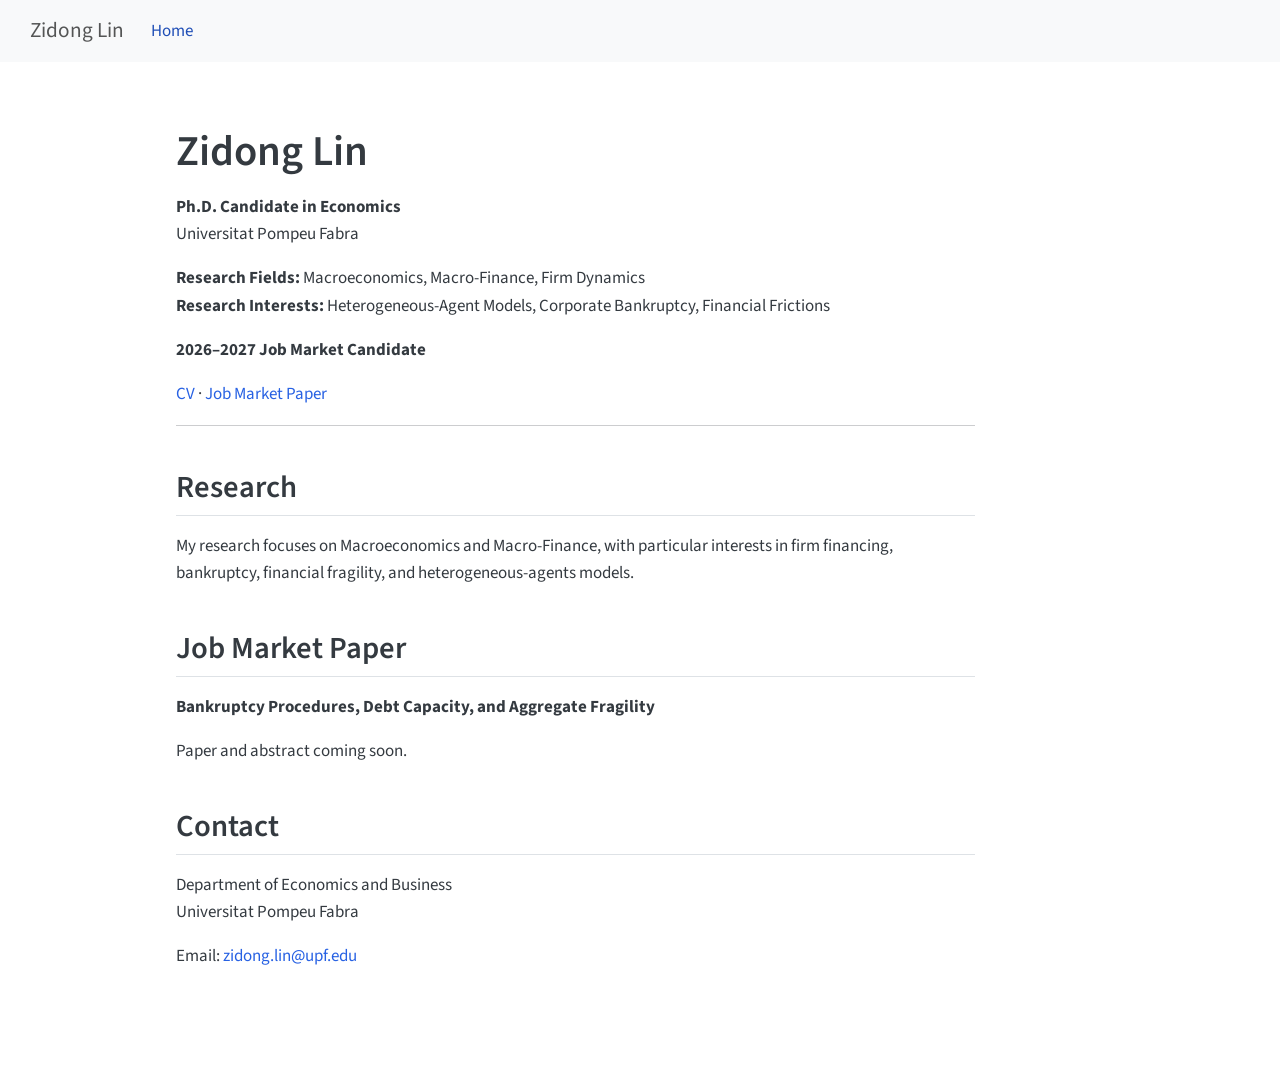
==== index.html @ 57ef6b45 "Built site for gh-pages" ====
<!DOCTYPE html>
<html xmlns="http://www.w3.org/1999/xhtml" lang="en" xml:lang="en"><head>

<meta charset="utf-8">
<meta name="generator" content="quarto-1.10.18">

<meta name="viewport" content="width=device-width, initial-scale=1.0, user-scalable=yes">


<title>Zidong Lin</title>
<style>
/* Default styles provided by pandoc.
** See https://pandoc.org/MANUAL.html#variables-for-html for config info.
*/
span.smallcaps{font-variant: small-caps;}
div.columns{display: flex; gap: 1.5em;}
div.column{flex: auto;}
@media screen {
div.columns{gap: min(4vw, 1.5em);}
div.column{overflow-x: auto;}
}
div.hanging-indent{margin-left: 1.5em; text-indent: -1.5em;}
ul.task-list{list-style: none;}
ul.task-list li input[type="checkbox"] {
  width: 0.8em;
  margin: 0 0.8em 0.2em -1em; /* quarto-specific, see https://github.com/quarto-dev/quarto-cli/issues/4556 */ 
  vertical-align: middle;
}
</style>


<script src="site_libs/quarto-nav/quarto-nav.js"></script>
<script src="site_libs/quarto-nav/headroom.min.js"></script>
<script src="site_libs/clipboard/clipboard.min.js"></script>
<script src="site_libs/quarto-html/quarto.js" type="module"></script>
<script src="site_libs/quarto-html/tabsets/tabsets.js" type="module"></script>
<script src="site_libs/quarto-html/popper.min.js"></script>
<script src="site_libs/quarto-html/tippy.umd.min.js"></script>
<script src="site_libs/quarto-html/anchor.min.js"></script>
<link href="site_libs/quarto-html/tippy.css" rel="stylesheet">
<link href="site_libs/quarto-html/quarto-syntax-highlighting-64a204ab8560d761af7679ceaba22944.css" rel="stylesheet" id="quarto-text-highlighting-styles">
<script src="site_libs/bootstrap/bootstrap.min.js"></script>
<link href="site_libs/bootstrap/bootstrap-icons.css" rel="stylesheet">
<link href="site_libs/bootstrap/bootstrap-172ba59bd5e0b52282274ba0c0cc16fc.min.css" rel="stylesheet" append-hash="true" id="quarto-bootstrap" data-mode="light">
<script id="quarto-search-options" type="application/json">{
  "language": {
    "search-no-results-text": "No results",
    "search-matching-documents-text": "matching documents",
    "search-copy-link-title": "Copy link to search",
    "search-hide-matches-text": "Hide additional matches",
    "search-more-match-text": "more match in this document",
    "search-more-matches-text": "more matches in this document",
    "search-clear-button-title": "Clear",
    "search-text-placeholder": "",
    "search-detached-cancel-button-title": "Cancel",
    "search-submit-button-title": "Submit",
    "search-label": "Search"
  }
}</script>


<link rel="stylesheet" href="styles.css">
</head>

<body class="nav-fixed fullcontent quarto-light">

<div id="quarto-search-results"></div>
  <header id="quarto-header" class="headroom fixed-top">
    <nav class="navbar navbar-expand-lg " data-bs-theme="dark">
      <div class="navbar-container container-fluid">
      <div class="navbar-brand-container mx-auto">
    <a class="navbar-brand" href="./index.html">
    <span class="navbar-title">Zidong Lin</span>
    </a>
  </div>
          <button class="navbar-toggler" type="button" data-bs-toggle="collapse" data-bs-target="#navbarCollapse" aria-controls="navbarCollapse" role="menu" aria-expanded="false" aria-label="Toggle navigation" onclick="if (window.quartoToggleHeadroom) { window.quartoToggleHeadroom(); }">
  <span class="navbar-toggler-icon"></span>
</button>
          <div class="collapse navbar-collapse" id="navbarCollapse">
            <ul class="navbar-nav navbar-nav-scroll me-auto">
  <li class="nav-item">
    <a class="nav-link active" href="./index.html" aria-current="page"> 
<span class="menu-text">Home</span></a>
  </li>  
</ul>
          </div> <!-- /navcollapse -->
            <div class="quarto-navbar-tools">
</div>
      </div> <!-- /container-fluid -->
    </nav>
</header>
<!-- content -->
<div id="quarto-content" class="quarto-container page-columns page-rows-contents page-layout-article page-navbar">
<!-- sidebar -->
<!-- margin-sidebar -->
    
<!-- main -->
<main class="content" id="quarto-document-content"><header id="title-block-header" class="quarto-title-block"></header>




<section id="zidong-lin" class="level1">
<h1>Zidong Lin</h1>
<p><strong>Ph.D.&nbsp;Candidate in Economics</strong><br>
Universitat Pompeu Fabra</p>
<p><strong>Research Fields:</strong> Macroeconomics, Macro-Finance, Firm Dynamics<br>
<strong>Research Interests:</strong> Heterogeneous-Agent Models, Corporate Bankruptcy, Financial Frictions</p>
<p><strong>2026–2027 Job Market Candidate</strong></p>
<p><a href="files/Zidong_Lin_CV.pdf">CV</a> · <a href="files/Zidong_Lin_JMP.pdf">Job Market Paper</a></p>
<hr>
<section id="research" class="level2">
<h2 class="anchored" data-anchor-id="research">Research</h2>
<p>My research focuses on Macroeconomics and Macro-Finance, with particular interests in firm financing, bankruptcy, financial fragility, and heterogeneous-agents models.</p>
</section>
<section id="job-market-paper" class="level2">
<h2 class="anchored" data-anchor-id="job-market-paper">Job Market Paper</h2>
<p><strong>Bankruptcy Procedures, Debt Capacity, and Aggregate Fragility</strong></p>
<p>Paper and abstract coming soon.</p>
</section>
<section id="contact" class="level2">
<h2 class="anchored" data-anchor-id="contact">Contact</h2>
<p>Department of Economics and Business<br>
Universitat Pompeu Fabra</p>
<p>Email: <a href="mailto:zidong.lin@upf.edu">zidong.lin@upf.edu</a></p>


</section>
</section>

</main> <!-- /main -->
<script id="quarto-html-after-body" type="application/javascript">
  window.document.addEventListener("DOMContentLoaded", function (event) {
    const icon = "";
    const anchorJS = new window.AnchorJS();
    anchorJS.options = {
      placement: 'right',
      icon: icon
    };
    anchorJS.add('.anchored');
    const isCodeAnnotation = (el) => {
      for (const clz of el.classList) {
        if (clz.startsWith('code-annotation-')) {                     
          return true;
        }
      }
      return false;
    }
    const onCopySuccess = function(e) {
      // button target
      const button = e.trigger;
      // don't keep focus
      button.blur();
      // flash "checked"
      button.classList.add('code-copy-button-checked');
      var currentTitle = button.getAttribute("title");
      button.setAttribute("title", "Copied!");
      let tooltip;
      if (window.bootstrap) {
        button.setAttribute("data-bs-toggle", "tooltip");
        button.setAttribute("data-bs-placement", "left");
        button.setAttribute("data-bs-title", "Copied!");
        tooltip = new bootstrap.Tooltip(button, 
          { trigger: "manual", 
            customClass: "code-copy-button-tooltip",
            offset: [0, -8]});
        tooltip.show();    
      }
      setTimeout(function() {
        if (tooltip) {
          tooltip.hide();
          button.removeAttribute("data-bs-title");
          button.removeAttribute("data-bs-toggle");
          button.removeAttribute("data-bs-placement");
        }
        button.setAttribute("title", currentTitle);
        button.classList.remove('code-copy-button-checked');
      }, 1000);
      // clear code selection
      e.clearSelection();
    }
    const getTextToCopy = function(trigger) {
      const outerScaffold = trigger.parentElement.cloneNode(true);
      const codeEl = outerScaffold.querySelector('code');
      for (const childEl of codeEl.children) {
        if (isCodeAnnotation(childEl)) {
          childEl.remove();
        }
      }
      return codeEl.innerText;
    }
    const clipboard = new window.ClipboardJS('.code-copy-button:not([data-in-quarto-modal])', {
      text: getTextToCopy
    });
    clipboard.on('success', onCopySuccess);
    if (window.document.getElementById('quarto-embedded-source-code-modal')) {
      const clipboardModal = new window.ClipboardJS('.code-copy-button[data-in-quarto-modal]', {
        text: getTextToCopy,
        container: window.document.getElementById('quarto-embedded-source-code-modal')
      });
      clipboardModal.on('success', onCopySuccess);
    }
      var localhostRegex = new RegExp(/^(?:http|https):\/\/localhost\:?[0-9]*\//);
      var mailtoRegex = new RegExp(/^mailto:/);
        var filterRegex = new RegExp('/' + window.location.host + '/');
      var isInternal = (href) => {
          return filterRegex.test(href) || localhostRegex.test(href) || mailtoRegex.test(href);
      }
      // Inspect non-navigation links and adorn them if external
     var links = window.document.querySelectorAll('a[href]:not(.nav-link):not(.navbar-brand):not(.toc-action):not(.sidebar-link):not(.sidebar-item-toggle):not(.pagination-link):not(.no-external):not([aria-hidden]):not(.dropdown-item):not(.quarto-navigation-tool):not(.about-link)');
      for (var i=0; i<links.length; i++) {
        const link = links[i];
        if (!isInternal(link.href)) {
          // undo the damage that might have been done by quarto-nav.js in the case of
          // links that we want to consider external
          if (link.dataset.originalHref !== undefined) {
            link.href = link.dataset.originalHref;
          }
        }
      }
    function tippyHover(el, contentFn, onTriggerFn, onUntriggerFn) {
      const config = {
        allowHTML: true,
        maxWidth: 500,
        delay: 100,
        arrow: false,
        appendTo: function(el) {
            return el.parentElement;
        },
        interactive: true,
        interactiveBorder: 10,
        theme: 'quarto',
        placement: 'bottom-start',
      };
      if (contentFn) {
        config.content = contentFn;
      }
      if (onTriggerFn) {
        config.onTrigger = onTriggerFn;
      }
      if (onUntriggerFn) {
        config.onUntrigger = onUntriggerFn;
      }
      window.tippy(el, config); 
    }
    const noterefs = window.document.querySelectorAll('a[role="doc-noteref"]');
    for (var i=0; i<noterefs.length; i++) {
      const ref = noterefs[i];
      tippyHover(ref, function() {
        // use id or data attribute instead here
        let href = ref.getAttribute('data-footnote-href') || ref.getAttribute('href');
        try { href = new URL(href).hash; } catch {}
        const id = href.replace(/^#\/?/, "");
        const note = window.document.getElementById(id);
        if (note) {
          return note.innerHTML;
        } else {
          return "";
        }
      });
    }
    const xrefs = window.document.querySelectorAll('a.quarto-xref');
    const processXRef = (id, note) => {
      // Strip column container classes
      const stripColumnClz = (el) => {
        el.classList.remove("page-full", "page-columns");
        if (el.children) {
          for (const child of el.children) {
            stripColumnClz(child);
          }
        }
      }
      stripColumnClz(note)
      if (id === null || id.startsWith('sec-')) {
        // Special case sections, only their first couple elements
        const container = document.createElement("div");
        if (note.children && note.children.length > 2) {
          container.appendChild(note.children[0].cloneNode(true));
          for (let i = 1; i < note.children.length; i++) {
            const child = note.children[i];
            if (child.tagName === "P" && child.innerText === "") {
              continue;
            } else {
              container.appendChild(child.cloneNode(true));
              break;
            }
          }
          if (window.Quarto?.typesetMath) {
            window.Quarto.typesetMath(container);
          }
          return container.innerHTML
        } else {
          if (window.Quarto?.typesetMath) {
            window.Quarto.typesetMath(note);
          }
          return note.innerHTML;
        }
      } else {
        // Remove any anchor links if they are present
        const anchorLink = note.querySelector('a.anchorjs-link');
        if (anchorLink) {
          anchorLink.remove();
        }
        if (window.Quarto?.typesetMath) {
          window.Quarto.typesetMath(note);
        }
        if (note.classList.contains("callout")) {
          return note.outerHTML;
        } else {
          return note.innerHTML;
        }
      }
    }
    for (var i=0; i<xrefs.length; i++) {
      const xref = xrefs[i];
      tippyHover(xref, undefined, function(instance) {
        instance.disable();
        let url = xref.getAttribute('href');
        let hash = undefined; 
        if (url.startsWith('#')) {
          hash = url;
        } else {
          try { hash = new URL(url).hash; } catch {}
        }
        if (hash) {
          const id = hash.replace(/^#\/?/, "");
          const note = window.document.getElementById(id);
          if (note !== null) {
            try {
              const html = processXRef(id, note.cloneNode(true));
              instance.setContent(html);
            } finally {
              instance.enable();
              instance.show();
            }
          } else {
            // See if we can fetch this
            fetch(url.split('#')[0])
            .then(res => res.text())
            .then(html => {
              const parser = new DOMParser();
              const htmlDoc = parser.parseFromString(html, "text/html");
              const note = htmlDoc.getElementById(id);
              if (note !== null) {
                const html = processXRef(id, note);
                instance.setContent(html);
              } 
            }).finally(() => {
              instance.enable();
              instance.show();
            });
          }
        } else {
          // See if we can fetch a full url (with no hash to target)
          // This is a special case and we should probably do some content thinning / targeting
          fetch(url)
          .then(res => res.text())
          .then(html => {
            const parser = new DOMParser();
            const htmlDoc = parser.parseFromString(html, "text/html");
            const note = htmlDoc.querySelector('main.content');
            if (note !== null) {
              // This should only happen for chapter cross references
              // (since there is no id in the URL)
              // remove the first header
              if (note.children.length > 0 && note.children[0].tagName === "HEADER") {
                note.children[0].remove();
              }
              const html = processXRef(null, note);
              instance.setContent(html);
            } 
          }).finally(() => {
            instance.enable();
            instance.show();
          });
        }
      }, function(instance) {
      });
    }
        let selectedAnnoteEl;
        const selectorForAnnotation = ( cell, annotation) => {
          let cellAttr = 'data-code-cell="' + cell + '"';
          let lineAttr = 'data-code-annotation="' +  annotation + '"';
          const selector = 'span[' + cellAttr + '][' + lineAttr + ']';
          return selector;
        }
        const selectCodeLines = (annoteEl) => {
          const doc = window.document;
          const targetCell = annoteEl.getAttribute("data-target-cell");
          const targetAnnotation = annoteEl.getAttribute("data-target-annotation");
          const annoteSpan = window.document.querySelector(selectorForAnnotation(targetCell, targetAnnotation));
          const lines = annoteSpan.getAttribute("data-code-lines").split(",");
          const lineIds = lines.map((line) => {
            return targetCell + "-" + line;
          })
          let top = null;
          let height = null;
          let parent = null;
          if (lineIds.length > 0) {
              //compute the position of the single el (top and bottom and make a div)
              const el = window.document.getElementById(lineIds[0]);
              top = el.offsetTop;
              height = el.offsetHeight;
              parent = el.parentElement.parentElement;
            if (lineIds.length > 1) {
              const lastEl = window.document.getElementById(lineIds[lineIds.length - 1]);
              const bottom = lastEl.offsetTop + lastEl.offsetHeight;
              height = bottom - top;
            }
            if (top !== null && height !== null && parent !== null) {
              // cook up a div (if necessary) and position it 
              let div = window.document.getElementById("code-annotation-line-highlight");
              if (div === null) {
                div = window.document.createElement("div");
                div.setAttribute("id", "code-annotation-line-highlight");
                div.style.position = 'absolute';
                parent.appendChild(div);
              }
              div.style.top = top - 2 + "px";
              div.style.height = height + 4 + "px";
              div.style.left = 0;
              let gutterDiv = window.document.getElementById("code-annotation-line-highlight-gutter");
              if (gutterDiv === null) {
                gutterDiv = window.document.createElement("div");
                gutterDiv.setAttribute("id", "code-annotation-line-highlight-gutter");
                gutterDiv.style.position = 'absolute';
                const codeCell = window.document.getElementById(targetCell);
                const gutter = codeCell.querySelector('.code-annotation-gutter');
                gutter.appendChild(gutterDiv);
              }
              gutterDiv.style.top = top - 2 + "px";
              gutterDiv.style.height = height + 4 + "px";
            }
            selectedAnnoteEl = annoteEl;
          }
        };
        const unselectCodeLines = () => {
          const elementsIds = ["code-annotation-line-highlight", "code-annotation-line-highlight-gutter"];
          elementsIds.forEach((elId) => {
            const div = window.document.getElementById(elId);
            if (div) {
              div.remove();
            }
          });
          selectedAnnoteEl = undefined;
        };
          // Handle positioning of the toggle
      window.addEventListener(
        "resize",
        throttle(() => {
          elRect = undefined;
          if (selectedAnnoteEl) {
            selectCodeLines(selectedAnnoteEl);
          }
        }, 10)
      );
      function throttle(fn, ms) {
      let throttle = false;
      let timer;
        return (...args) => {
          if(!throttle) { // first call gets through
              fn.apply(this, args);
              throttle = true;
          } else { // all the others get throttled
              if(timer) clearTimeout(timer); // cancel #2
              timer = setTimeout(() => {
                fn.apply(this, args);
                timer = throttle = false;
              }, ms);
          }
        };
      }
        // Attach click handler to the DT
        const annoteDls = window.document.querySelectorAll('dt[data-target-cell]');
        for (const annoteDlNode of annoteDls) {
          annoteDlNode.addEventListener('click', (event) => {
            const clickedEl = event.target;
            if (clickedEl !== selectedAnnoteEl) {
              unselectCodeLines();
              const activeEl = window.document.querySelector('dt[data-target-cell].code-annotation-active');
              if (activeEl) {
                activeEl.classList.remove('code-annotation-active');
              }
              selectCodeLines(clickedEl);
              clickedEl.classList.add('code-annotation-active');
            } else {
              // Unselect the line
              unselectCodeLines();
              clickedEl.classList.remove('code-annotation-active');
            }
          });
        }
    const findCites = (el) => {
      const parentEl = el.parentElement;
      if (parentEl) {
        const cites = parentEl.dataset.cites;
        if (cites) {
          return {
            el,
            cites: cites.split(' ')
          };
        } else {
          return findCites(el.parentElement)
        }
      } else {
        return undefined;
      }
    };
    var bibliorefs = window.document.querySelectorAll('a[role="doc-biblioref"]');
    for (var i=0; i<bibliorefs.length; i++) {
      const ref = bibliorefs[i];
      const citeInfo = findCites(ref);
      if (citeInfo) {
        tippyHover(citeInfo.el, function() {
          var popup = window.document.createElement('div');
          citeInfo.cites.forEach(function(cite) {
            var citeDiv = window.document.createElement('div');
            citeDiv.classList.add('hanging-indent');
            citeDiv.classList.add('csl-entry');
            var biblioDiv = window.document.getElementById('ref-' + cite);
            if (biblioDiv) {
              citeDiv.innerHTML = biblioDiv.innerHTML;
            }
            popup.appendChild(citeDiv);
          });
          return popup.innerHTML;
        });
      }
    }
  });
  </script>
</div> <!-- /content -->




</body></html>
---- site_libs/quarto-html/tippy.css ----
.tippy-box[data-animation=fade][data-state=hidden]{opacity:0}[data-tippy-root]{max-width:calc(100vw - 10px)}.tippy-box{position:relative;background-color:#333;color:#fff;border-radius:4px;font-size:14px;line-height:1.4;white-space:normal;outline:0;transition-property:transform,visibility,opacity}.tippy-box[data-placement^=top]>.tippy-arrow{bottom:0}.tippy-box[data-placement^=top]>.tippy-arrow:before{bottom:-7px;left:0;border-width:8px 8px 0;border-top-color:initial;transform-origin:center top}.tippy-box[data-placement^=bottom]>.tippy-arrow{top:0}.tippy-box[data-placement^=bottom]>.tippy-arrow:before{top:-7px;left:0;border-width:0 8px 8px;border-bottom-color:initial;transform-origin:center bottom}.tippy-box[data-placement^=left]>.tippy-arrow{right:0}.tippy-box[data-placement^=left]>.tippy-arrow:before{border-width:8px 0 8px 8px;border-left-color:initial;right:-7px;transform-origin:center left}.tippy-box[data-placement^=right]>.tippy-arrow{left:0}.tippy-box[data-placement^=right]>.tippy-arrow:before{left:-7px;border-width:8px 8px 8px 0;border-right-color:initial;transform-origin:center right}.tippy-box[data-inertia][data-state=visible]{transition-timing-function:cubic-bezier(.54,1.5,.38,1.11)}.tippy-arrow{width:16px;height:16px;color:#333}.tippy-arrow:before{content:"";position:absolute;border-color:transparent;border-style:solid}.tippy-content{position:relative;padding:5px 9px;z-index:1}
---- site_libs/quarto-html/quarto-syntax-highlighting-64a204ab8560d761af7679ceaba22944.css ----
/* quarto syntax highlight colors */
:root {
  --quarto-hl-ot-color: #003B4F;
  --quarto-hl-at-color: #657422;
  --quarto-hl-ss-color: #20794D;
  --quarto-hl-an-color: #5E5E5E;
  --quarto-hl-fu-color: #4758AB;
  --quarto-hl-st-color: #20794D;
  --quarto-hl-cf-color: #003B4F;
  --quarto-hl-op-color: #5E5E5E;
  --quarto-hl-er-color: #AD0000;
  --quarto-hl-bn-color: #AD0000;
  --quarto-hl-al-color: #AD0000;
  --quarto-hl-va-color: #111111;
  --quarto-hl-bu-color: inherit;
  --quarto-hl-ex-color: inherit;
  --quarto-hl-pp-color: #AD0000;
  --quarto-hl-in-color: #5E5E5E;
  --quarto-hl-vs-color: #20794D;
  --quarto-hl-wa-color: #5E5E5E;
  --quarto-hl-do-color: #5E5E5E;
  --quarto-hl-im-color: #00769E;
  --quarto-hl-ch-color: #20794D;
  --quarto-hl-dt-color: #AD0000;
  --quarto-hl-fl-color: #AD0000;
  --quarto-hl-co-color: #5E5E5E;
  --quarto-hl-cv-color: #5E5E5E;
  --quarto-hl-cn-color: #8f5902;
  --quarto-hl-sc-color: #5E5E5E;
  --quarto-hl-dv-color: #AD0000;
  --quarto-hl-kw-color: #003B4F;
}

/* other quarto variables */
:root {
  --quarto-font-monospace: SFMono-Regular, Menlo, Monaco, Consolas, "Liberation Mono", "Courier New", monospace;
}

/* syntax highlight based on Pandoc's rules */
pre > code.sourceCode > span {
  color: #003B4F;
}

code.sourceCode > span {
  color: #003B4F;
}

div.sourceCode,
div.sourceCode pre.sourceCode {
  color: #003B4F;
}

/* Normal */
code span {
  color: #003B4F;
}

/* Alert */
code span.al {
  color: #AD0000;
  font-style: inherit;
}

/* Annotation */
code span.an {
  color: #5E5E5E;
  font-style: inherit;
}

/* Attribute */
code span.at {
  color: #657422;
  font-style: inherit;
}

/* BaseN */
code span.bn {
  color: #AD0000;
  font-style: inherit;
}

/* BuiltIn */
code span.bu {
  font-style: inherit;
}

/* ControlFlow */
code span.cf {
  color: #003B4F;
  font-weight: bold;
  font-style: inherit;
}

/* Char */
code span.ch {
  color: #20794D;
  font-style: inherit;
}

/* Constant */
code span.cn {
  color: #8f5902;
  font-style: inherit;
}

/* Comment */
code span.co {
  color: #5E5E5E;
  font-style: inherit;
}

/* CommentVar */
code span.cv {
  color: #5E5E5E;
  font-style: italic;
}

/* Documentation */
code span.do {
  color: #5E5E5E;
  font-style: italic;
}

/* DataType */
code span.dt {
  color: #AD0000;
  font-style: inherit;
}

/* DecVal */
code span.dv {
  color: #AD0000;
  font-style: inherit;
}

/* Error */
code span.er {
  color: #AD0000;
  font-style: inherit;
}

/* Extension */
code span.ex {
  font-style: inherit;
}

/* Float */
code span.fl {
  color: #AD0000;
  font-style: inherit;
}

/* Function */
code span.fu {
  color: #4758AB;
  font-style: inherit;
}

/* Import */
code span.im {
  color: #00769E;
  font-style: inherit;
}

/* Information */
code span.in {
  color: #5E5E5E;
  font-style: inherit;
}

/* Keyword */
code span.kw {
  color: #003B4F;
  font-weight: bold;
  font-style: inherit;
}

/* Operator */
code span.op {
  color: #5E5E5E;
  font-style: inherit;
}

/* Other */
code span.ot {
  color: #003B4F;
  font-style: inherit;
}

/* Preprocessor */
code span.pp {
  color: #AD0000;
  font-style: inherit;
}

/* SpecialChar */
code span.sc {
  color: #5E5E5E;
  font-style: inherit;
}

/* SpecialString */
code span.ss {
  color: #20794D;
  font-style: inherit;
}

/* String */
code span.st {
  color: #20794D;
  font-style: inherit;
}

/* Variable */
code span.va {
  color: #111111;
  font-style: inherit;
}

/* VerbatimString */
code span.vs {
  color: #20794D;
  font-style: inherit;
}

/* Warning */
code span.wa {
  color: #5E5E5E;
  font-style: italic;
}

.prevent-inlining {
  content: "</";
}

/*# sourceMappingURL=9d8d5bb603a83b8298b89080a598c93b.css.map */
---- styles.css ----
/* Main page width */
.quarto-container {
  max-width: 1150px;
}

/* Main text */
body {
  font-size: 17px;
  line-height: 1.6;
}

/* Headings */
h1 {
  font-size: 2.5rem;
  font-weight: 600;
  margin-bottom: 1rem;
}

h2 {
  font-size: 1.8rem;
  font-weight: 600;
  margin-top: 2.5rem;
}

/* Navbar */
.navbar {
  font-size: 1rem;
}

/* Links */
a {
  text-decoration: none;
}

a:hover {
  text-decoration: underline;
}

/* Homepage content */
main.content {
  max-width: 900px;
  margin-left: auto;
  margin-right: auto;
}
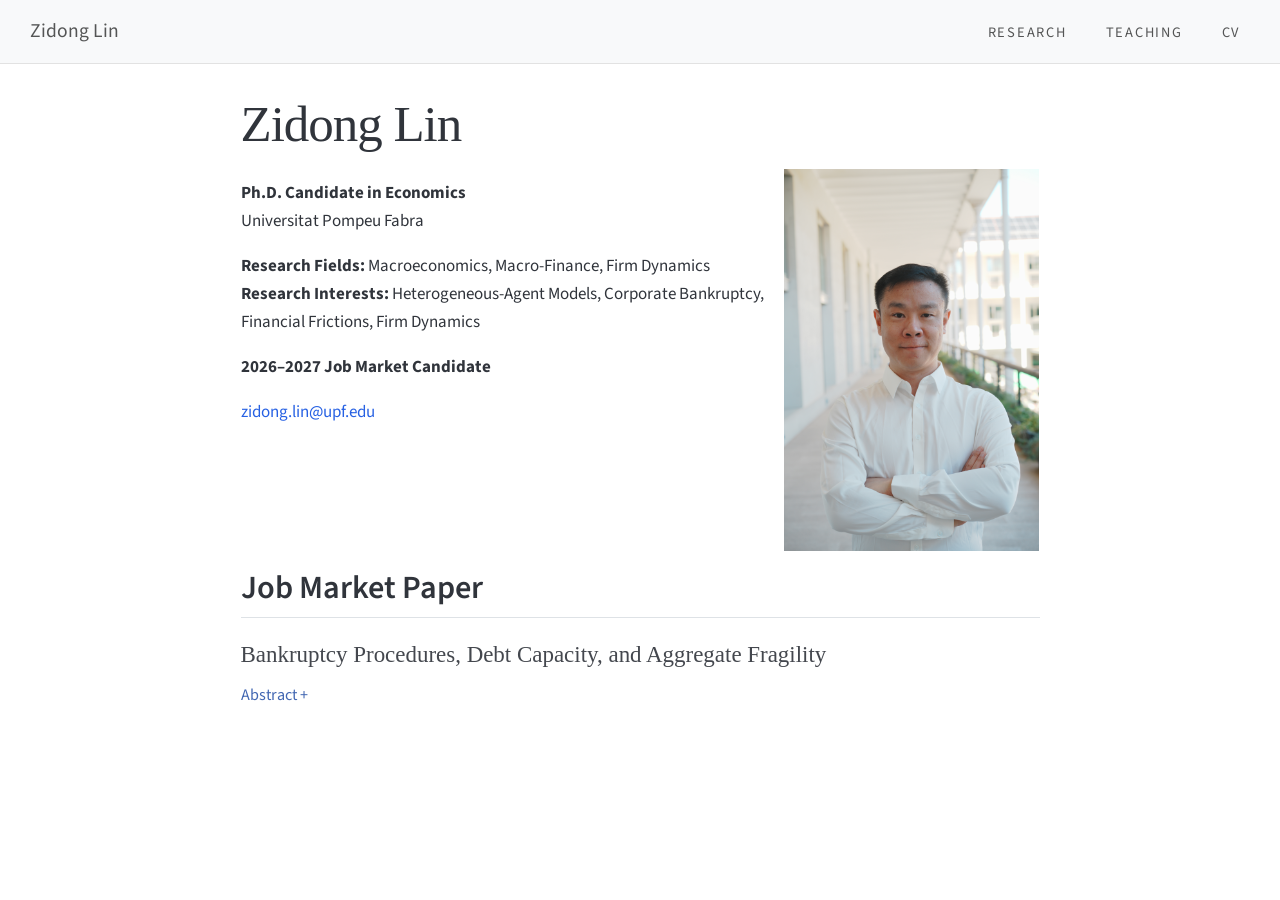
==== commit f8ecddd2: "Built site for gh-pages" ====
--- a/index.html
+++ b/index.html
@@ -77,10 +77,18 @@
   <span class="navbar-toggler-icon"></span>
 </button>
           <div class="collapse navbar-collapse" id="navbarCollapse">
-            <ul class="navbar-nav navbar-nav-scroll me-auto">
+            <ul class="navbar-nav navbar-nav-scroll ms-auto">
   <li class="nav-item">
-    <a class="nav-link active" href="./index.html" aria-current="page"> 
-<span class="menu-text">Home</span></a>
+    <a class="nav-link" href="./research.html"> 
+<span class="menu-text">Research</span></a>
+  </li>  
+  <li class="nav-item">
+    <a class="nav-link" href="./teaching.html"> 
+<span class="menu-text">Teaching</span></a>
+  </li>  
+  <li class="nav-item">
+    <a class="nav-link" href="./files/Zidong_Lin_CV.pdf"> 
+<span class="menu-text">CV</span></a>
   </li>  
 </ul>
           </div> <!-- /navcollapse -->
@@ -95,34 +103,39 @@
 <!-- margin-sidebar -->
     
 <!-- main -->
-<main class="content" id="quarto-document-content"><header id="title-block-header" class="quarto-title-block"></header>
-
-
-
-
+<main class="content" id="quarto-document-content"><header id="title-block-header" class="quarto-title-block"><h1 class="title display-7">Zidong Lin</h1></header>
+
+
+
+
+<div class="columns homepage-intro">
+<div class="column" style="width:68%;">
 <section id="zidong-lin" class="level1">
-<h1>Zidong Lin</h1>
+
 <p><strong>Ph.D.&nbsp;Candidate in Economics</strong><br>
 Universitat Pompeu Fabra</p>
 <p><strong>Research Fields:</strong> Macroeconomics, Macro-Finance, Firm Dynamics<br>
-<strong>Research Interests:</strong> Heterogeneous-Agent Models, Corporate Bankruptcy, Financial Frictions</p>
+<strong>Research Interests:</strong> Heterogeneous-Agent Models, Corporate Bankruptcy, Financial Frictions, Firm Dynamics</p>
 <p><strong>2026–2027 Job Market Candidate</strong></p>
-<p><a href="files/Zidong_Lin_CV.pdf">CV</a> · <a href="files/Zidong_Lin_JMP.pdf">Job Market Paper</a></p>
-<hr>
-<section id="research" class="level2">
-<h2 class="anchored" data-anchor-id="research">Research</h2>
-<p>My research focuses on Macroeconomics and Macro-Finance, with particular interests in firm financing, bankruptcy, financial fragility, and heterogeneous-agents models.</p>
+<p><a href="mailto:zidong.lin@upf.edu">zidong.lin@upf.edu</a></p>
 </section>
+</div><div class="column" style="width:32%;">
+<p><img src="images/ZidongLin.jpg" class="profile-photo img-fluid"></p>
+</div>
+</div>
 <section id="job-market-paper" class="level2">
 <h2 class="anchored" data-anchor-id="job-market-paper">Job Market Paper</h2>
-<p><strong>Bankruptcy Procedures, Debt Capacity, and Aggregate Fragility</strong></p>
-<p>Paper and abstract coming soon.</p>
-</section>
-<section id="contact" class="level2">
-<h2 class="anchored" data-anchor-id="contact">Contact</h2>
-<p>Department of Economics and Business<br>
-Universitat Pompeu Fabra</p>
-<p>Email: <a href="mailto:zidong.lin@upf.edu">zidong.lin@upf.edu</a></p>
+<section id="bankruptcy-procedures-debt-capacity-and-aggregate-fragility" class="level3">
+<h3 class="anchored" data-anchor-id="bankruptcy-procedures-debt-capacity-and-aggregate-fragility">Bankruptcy Procedures, Debt Capacity, and Aggregate Fragility</h3>
+<!-- 等 PDF 准备好以后打开这一行 -->
+<!-- [Paper](files/Zidong_Lin_JMP.pdf) -->
+<details class="abstract">
+<summary>
+Abstract
+</summary>
+<p>
+</p>
+</details>
 
 
 </section>
@@ -202,7 +215,7 @@
     }
       var localhostRegex = new RegExp(/^(?:http|https):\/\/localhost\:?[0-9]*\//);
       var mailtoRegex = new RegExp(/^mailto:/);
-        var filterRegex = new RegExp('/' + window.location.host + '/');
+        var filterRegex = new RegExp("https:\/\/ZidongLinEcon\.github\.io\/");
       var isInternal = (href) => {
           return filterRegex.test(href) || localhostRegex.test(href) || mailtoRegex.test(href);
       }
--- a/styles.css
+++ b/styles.css
@@ -1,33 +1,68 @@
-/* Main page width */
-.quarto-container {
-  max-width: 1150px;
+/* ---------- Overall page ---------- */
+
+body {
+  font-size: 17px;
+  line-height: 1.65;
+  color: #30343b;
 }
 
-/* Main text */
-body {
-  font-size: 17px;
-  line-height: 1.6;
+main.content {
+  max-width: 1050px;
+  margin-left: auto;
+  margin-right: auto;
+  padding-top: 2.2rem;
+  padding-bottom: 4rem;
 }
 
-/* Headings */
+
+/* ---------- Headings ---------- */
+
 h1 {
-  font-size: 2.5rem;
-  font-weight: 600;
-  margin-bottom: 1rem;
+  font-family: Georgia, "Times New Roman", serif;
+  font-size: 3rem;
+  font-weight: 400;
+  letter-spacing: -0.02em;
+  margin-bottom: 1.4rem;
 }
 
 h2 {
-  font-size: 1.8rem;
+  font-size: 1.9rem;
   font-weight: 600;
-  margin-top: 2.5rem;
+  margin-top: 2.8rem;
+  margin-bottom: 1.2rem;
 }
 
-/* Navbar */
+
+/* ---------- Navbar ---------- */
+
 .navbar {
-  font-size: 1rem;
+  min-height: 64px;
+  border-bottom: 1px solid #e2e2e2;
 }
 
-/* Links */
+.navbar-brand {
+  font-size: 1.15rem;
+  font-weight: 400;
+}
+
+.navbar-nav .nav-link {
+  text-transform: uppercase;
+  letter-spacing: 0.12em;
+  font-size: 0.85rem;
+  margin-left: 1.1rem;
+  padding-bottom: 0.4rem;
+}
+
+
+/* Current page underline */
+
+.navbar-nav .nav-link.active {
+  border-bottom: 2px solid #263a5b;
+}
+
+
+/* ---------- Links ---------- */
+
 a {
   text-decoration: none;
 }
@@ -36,9 +71,77 @@
   text-decoration: underline;
 }
 
-/* Homepage content */
-main.content {
-  max-width: 900px;
-  margin-left: auto;
-  margin-right: auto;
+
+/* ---------- Horizontal rules ---------- */
+
+hr {
+  margin-top: 2rem;
+  margin-bottom: 2.5rem;
+  opacity: 0.25;
+}
+
+/* ---------- Research paper abstracts ---------- */
+
+details.abstract {
+  margin-top: 0.6rem;
+  margin-bottom: 1.8rem;
+}
+
+details.abstract summary {
+  cursor: pointer;
+  color: #4267b2;
+  font-size: 0.95rem;
+  list-style: none;
+  display: inline-block;
+}
+
+details.abstract summary::-webkit-details-marker {
+  display: none;
+}
+
+details.abstract summary::after {
+  content: " +";
+}
+
+details.abstract[open] summary::after {
+  content: " −";
+}
+
+details.abstract p {
+  margin-top: 1rem;
+  padding: 1rem 1.2rem;
+  border-left: 2px solid #d6d6d6;
+  line-height: 1.65;
+  max-width: 850px;
+}
+
+/* Paper titles */
+.home-jmp h3,
+body:not(.homepage) h3 {
+  font-family: Georgia, "Times New Roman", serif;
+  font-size: 1.35rem;
+  font-weight: 400;
+  line-height: 1.35;
+  margin-top: 1.3rem;
+  margin-bottom: 0.6rem;
+}
+
+/* Homepage photo */
+
+/* Homepage photo */
+
+.homepage-intro {
+  align-items: start;
+}
+
+.homepage-intro .column:last-child p {
+  margin-top: 0;
+}
+
+.profile-photo {
+  width: 255px;
+  max-width: 100%;
+  height: auto;
+  display: block;
+  margin: -0.6rem 0 0 auto;
 }
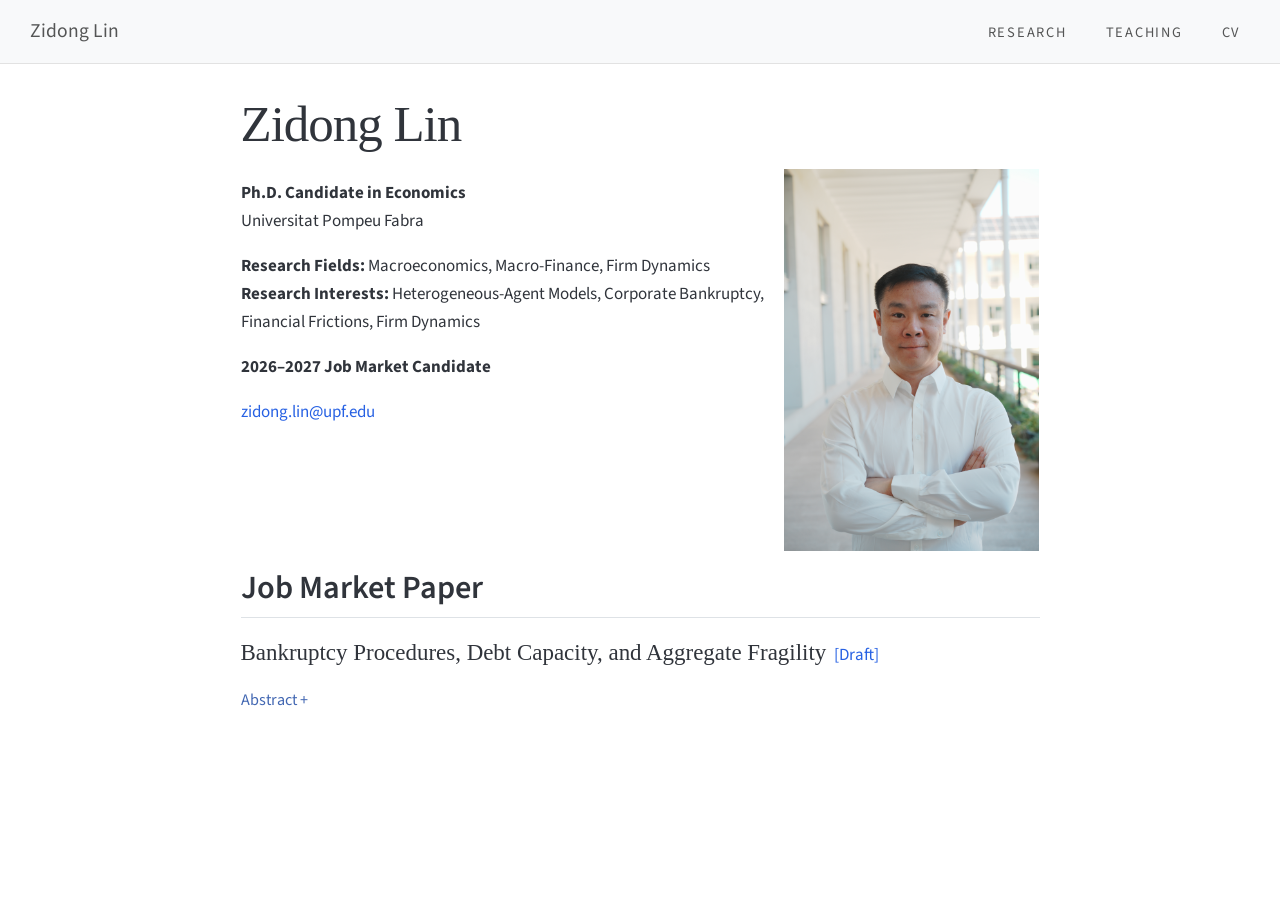
==== commit 22311407: "Built site for gh-pages" ====
--- a/index.html
+++ b/index.html
@@ -87,7 +87,7 @@
 <span class="menu-text">Teaching</span></a>
   </li>  
   <li class="nav-item">
-    <a class="nav-link" href="./files/Zidong_Lin_CV.pdf"> 
+    <a class="nav-link" href="./cv.html"> 
 <span class="menu-text">CV</span></a>
   </li>  
 </ul>
@@ -125,20 +125,20 @@
 </div>
 <section id="job-market-paper" class="level2">
 <h2 class="anchored" data-anchor-id="job-market-paper">Job Market Paper</h2>
-<section id="bankruptcy-procedures-debt-capacity-and-aggregate-fragility" class="level3">
-<h3 class="anchored" data-anchor-id="bankruptcy-procedures-debt-capacity-and-aggregate-fragility">Bankruptcy Procedures, Debt Capacity, and Aggregate Fragility</h3>
+<div class="paper-heading">
+<p><span class="paper-title">Bankruptcy Procedures, Debt Capacity, and Aggregate Fragility</span> <a href="files/ZidongLin_Bankruptcy_Debt_Capacity_Fragility.pdf">[Draft]</a></p>
+</div>
 <!-- 等 PDF 准备好以后打开这一行 -->
-<!-- [Paper](files/Zidong_Lin_JMP.pdf) -->
 <details class="abstract">
 <summary>
 Abstract
 </summary>
 <p>
+Much corporate debt is backed by firms’ going concern value rather than the liquidation value of their assets. Such borrowing exposes firms to rollover risk, since what creditors recover depends on the firm continuing to operate. I study how bankruptcy procedures shape firms’ debt capacity and aggregate fragility in a heterogeneous-firm general-equilibrium model with defaultable short-term debt and rollover risk. Reorganization raises creditor recoveries in default, expanding the amount of debt that is safe from runs, but weakens repayment incentives when creditors have limited bargaining power. In the calibrated U.S. economy, the first force dominates: easier reorganization raises debt capacity, productivity, and welfare. These gains can reverse when rollover risk is sufficiently low. Yet such economies are also the most fragile, as firms self-insure less and take on more refinancing exposure. Reorganization therefore provides greater protection against credit market disruptions precisely where it may reduce steady-state welfare.
 </p>
 </details>
 
 
-</section>
 </section>
 
 </main> <!-- /main -->
@@ -215,7 +215,7 @@
     }
       var localhostRegex = new RegExp(/^(?:http|https):\/\/localhost\:?[0-9]*\//);
       var mailtoRegex = new RegExp(/^mailto:/);
-        var filterRegex = new RegExp("https:\/\/ZidongLinEcon\.github\.io\/");
+        var filterRegex = new RegExp("https:\/\/zidonglin\.com");
       var isInternal = (href) => {
           return filterRegex.test(href) || localhostRegex.test(href) || mailtoRegex.test(href);
       }
--- a/styles.css
+++ b/styles.css
@@ -144,4 +144,17 @@
   height: auto;
   display: block;
   margin: -0.6rem 0 0 auto;
+}
+
+.paper-title {
+  font-family: Georgia, "Times New Roman", serif;
+  font-size: 1.35rem;
+  font-weight: 400;
+  line-height: 1.35;
+}
+
+.paper-heading a {
+  font-family: inherit;
+  font-size: 1rem;
+  margin-left: 0.25rem;
 }
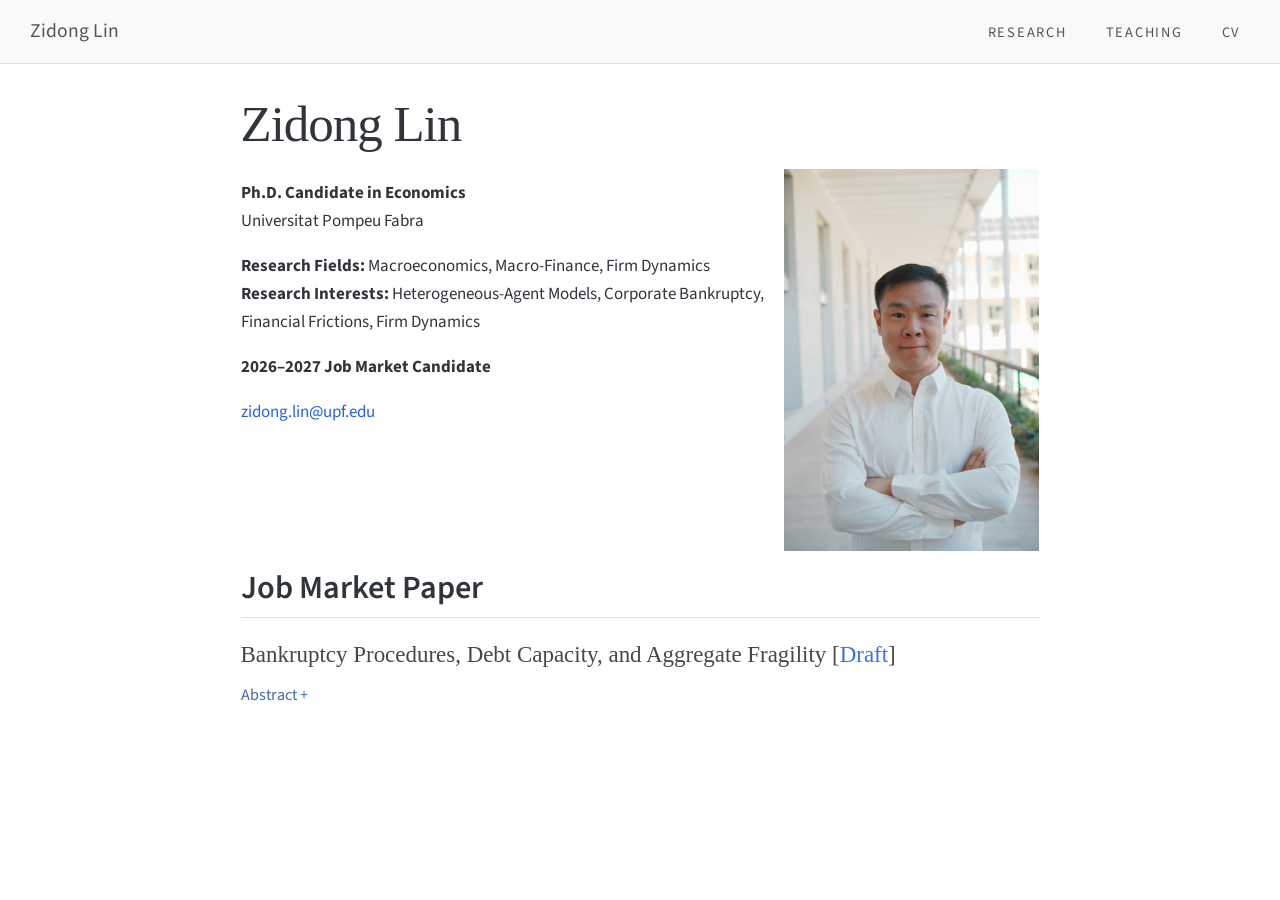
==== commit d62b7a23: "Built site for gh-pages" ====
--- a/index.html
+++ b/index.html
@@ -125,10 +125,8 @@
 </div>
 <section id="job-market-paper" class="level2">
 <h2 class="anchored" data-anchor-id="job-market-paper">Job Market Paper</h2>
-<div class="paper-heading">
-<p><span class="paper-title">Bankruptcy Procedures, Debt Capacity, and Aggregate Fragility</span> <a href="files/ZidongLin_Bankruptcy_Debt_Capacity_Fragility.pdf">[Draft]</a></p>
-</div>
-<!-- 等 PDF 准备好以后打开这一行 -->
+<section id="bankruptcy-procedures-debt-capacity-and-aggregate-fragility-draft" class="level3">
+<h3 class="anchored" data-anchor-id="bankruptcy-procedures-debt-capacity-and-aggregate-fragility-draft">Bankruptcy Procedures, Debt Capacity, and Aggregate Fragility [<a class="paper-link" href="files/ZidongLin_Bankruptcy_Debt_Capacity_Fragility.pdf">Draft</a>]</h3>
 <details class="abstract">
 <summary>
 Abstract
@@ -139,6 +137,7 @@
 </details>
 
 
+</section>
 </section>
 
 </main> <!-- /main -->
--- a/styles.css
+++ b/styles.css
@@ -32,6 +32,34 @@
   margin-bottom: 1.2rem;
 }
 
+
+/* ---------- Paper titles ---------- */
+
+.home-jmp h3,
+body:not(.homepage) h3 {
+  font-family: Georgia, "Times New Roman", serif;
+  font-size: 1.35rem;
+  font-weight: 400;
+  line-height: 1.35;
+  margin-top: 1.3rem;
+  margin-bottom: 0.6rem;
+}
+
+
+/* Smaller link beside paper title, e.g. [Draft] */
+
+h3 .paper-status {
+  font-family: Arial, sans-serif;
+  font-size: 0.68em;
+  font-weight: 400;
+  vertical-align: baseline;
+}
+
+h3 .paper-status a {
+  font-family: inherit !important;
+  font-size: 1em !important;
+  font-weight: inherit !important;
+}
 
 /* ---------- Navbar ---------- */
 
@@ -80,6 +108,7 @@
   opacity: 0.25;
 }
 
+
 /* ---------- Research paper abstracts ---------- */
 
 details.abstract {
@@ -115,20 +144,8 @@
   max-width: 850px;
 }
 
-/* Paper titles */
-.home-jmp h3,
-body:not(.homepage) h3 {
-  font-family: Georgia, "Times New Roman", serif;
-  font-size: 1.35rem;
-  font-weight: 400;
-  line-height: 1.35;
-  margin-top: 1.3rem;
-  margin-bottom: 0.6rem;
-}
 
-/* Homepage photo */
-
-/* Homepage photo */
+/* ---------- Homepage photo ---------- */
 
 .homepage-intro {
   align-items: start;
@@ -144,17 +161,4 @@
   height: auto;
   display: block;
   margin: -0.6rem 0 0 auto;
-}
-
-.paper-title {
-  font-family: Georgia, "Times New Roman", serif;
-  font-size: 1.35rem;
-  font-weight: 400;
-  line-height: 1.35;
-}
-
-.paper-heading a {
-  font-family: inherit;
-  font-size: 1rem;
-  margin-left: 0.25rem;
 }
